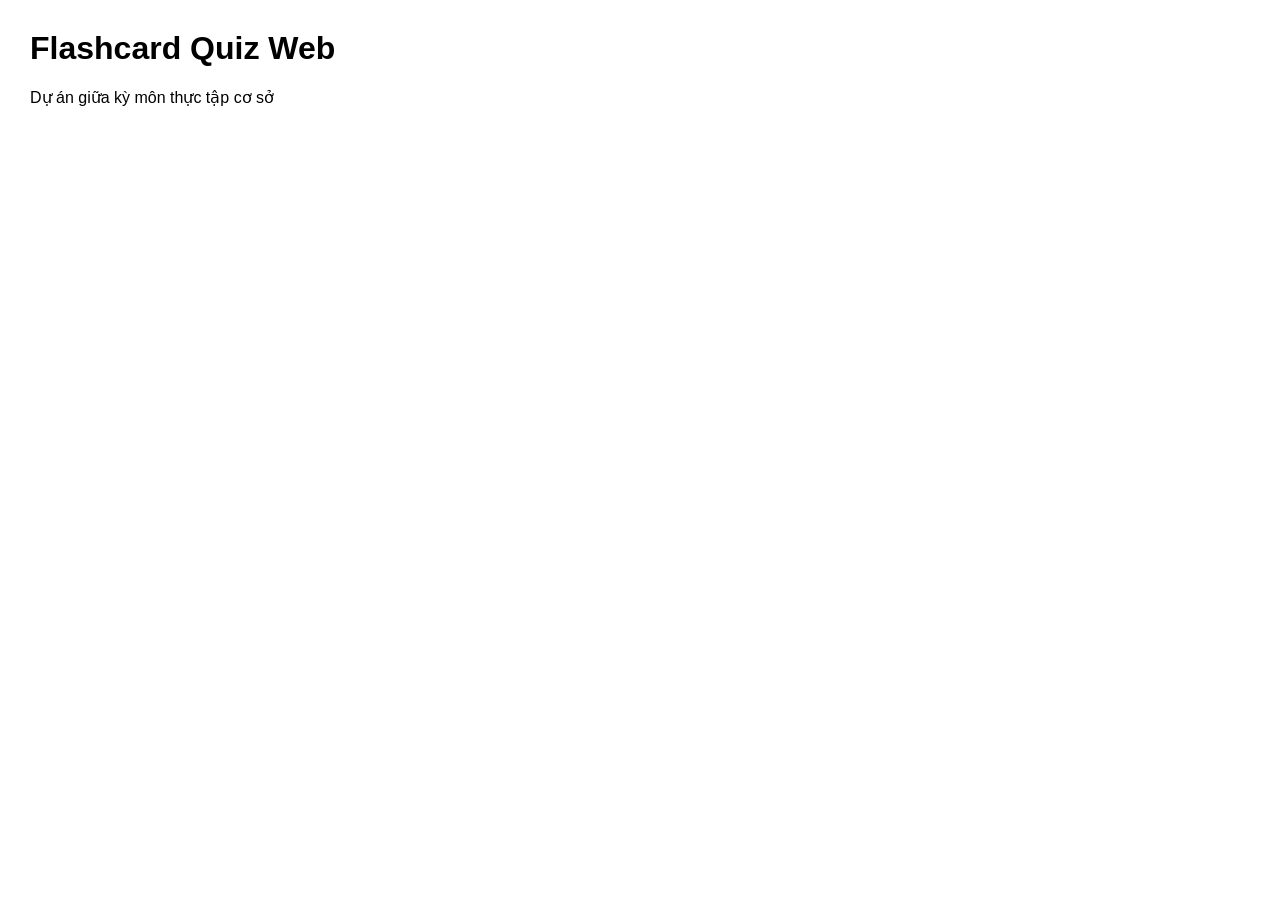
==== index.html @ b85fa219 "Initial project" ====
<!DOCTYPE html>
<html lang="vi">

<head>
    <meta charset="UTF-8">
    <meta name="viewport" content="width=device-width, initial-scale=1.0">
    <title>Flashcard Quiz Web</title>
    <link rel="stylesheet" href="style.css">
</head>

<body>
    <h1>Flashcard Quiz Web</h1>
    <p>Dự án giữa kỳ môn thực tập cơ sở</p>

    <script src="storage.js"></script>
    <script src="flashcard.js"></script>
    <script src="quiz.js"></script>
    <script src="script.js"></script>
</body>

</html>
---- style.css ----
body {
    font-family: Arial, sans-serif;
    margin: 30px;
}
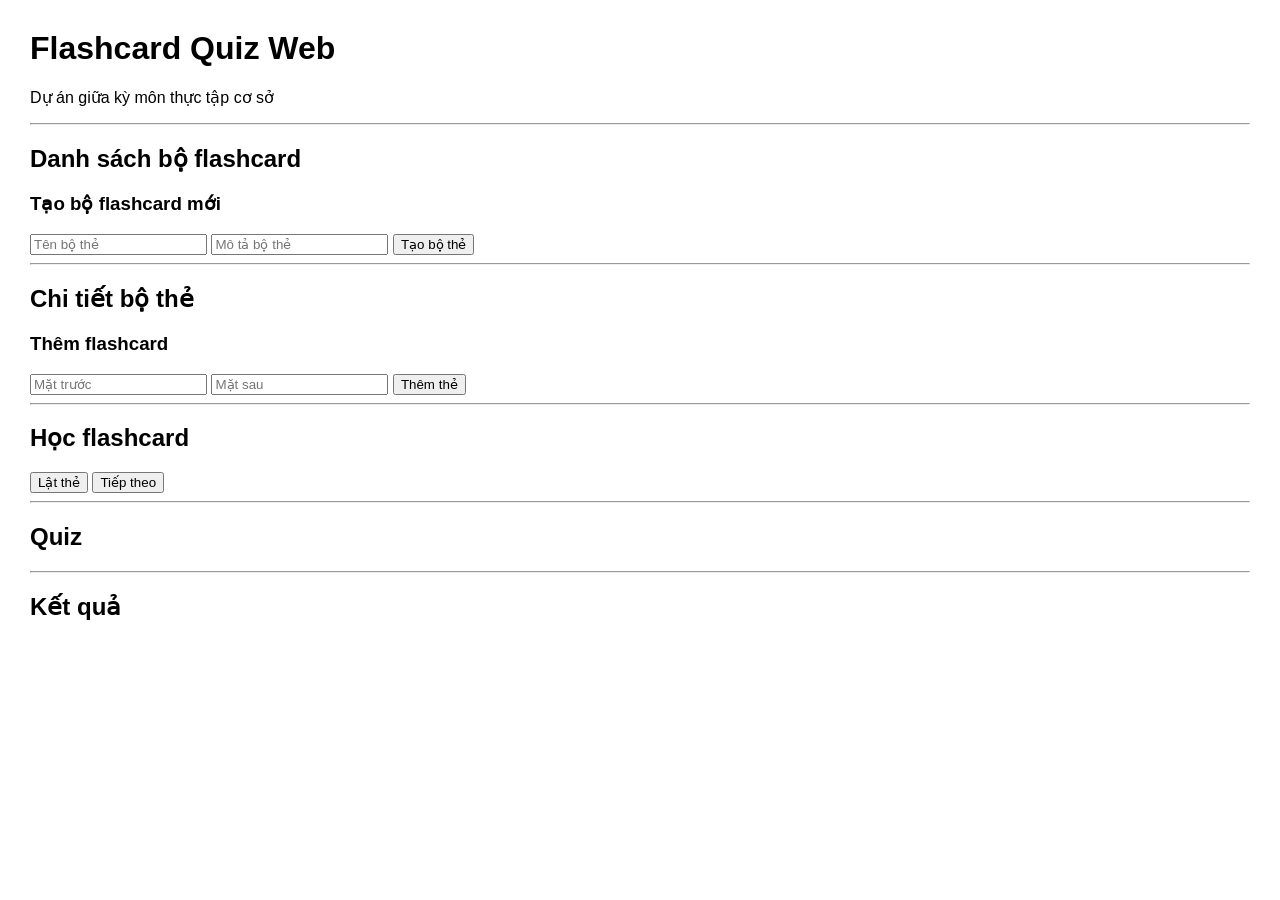
==== commit e0de7779: "Add shared HTML structure for team development" ====
--- a/index.html
+++ b/index.html
@@ -9,13 +9,64 @@
 </head>
 
 <body>
-    <h1>Flashcard Quiz Web</h1>
-    <p>Dự án giữa kỳ môn thực tập cơ sở</p>
+  <h1>Flashcard Quiz Web</h1>
+  <p>Dự án giữa kỳ môn thực tập cơ sở</p>
 
-    <script src="storage.js"></script>
-    <script src="flashcard.js"></script>
-    <script src="quiz.js"></script>
-    <script src="script.js"></script>
+  <hr>
+
+  <section id="deckSection">
+    <h2>Danh sách bộ flashcard</h2>
+    <div id="deckList"></div>
+
+    <h3>Tạo bộ flashcard mới</h3>
+    <input type="text" id="deckTitle" placeholder="Tên bộ thẻ">
+    <input type="text" id="deckDescription" placeholder="Mô tả bộ thẻ">
+    <button id="createDeckBtn">Tạo bộ thẻ</button>
+  </section>
+
+  <hr>
+
+  <section id="deckDetailSection">
+    <h2>Chi tiết bộ thẻ</h2>
+    <h3 id="deckTitleDisplay"></h3>
+    <p id="deckDescriptionDisplay"></p>
+
+    <ul id="cardList"></ul>
+
+    <h3>Thêm flashcard</h3>
+    <input type="text" id="cardFront" placeholder="Mặt trước">
+    <input type="text" id="cardBack" placeholder="Mặt sau">
+    <button id="addCardBtn">Thêm thẻ</button>
+  </section>
+
+  <hr>
+
+  <section id="studySection">
+    <h2>Học flashcard</h2>
+    <p id="cardCounter"></p>
+    <div id="flashcardDisplay"></div>
+    <button id="flipBtn">Lật thẻ</button>
+    <button id="nextBtn">Tiếp theo</button>
+  </section>
+
+  <hr>
+
+  <section id="quizSection">
+    <h2>Quiz</h2>
+    <div id="quizContainer"></div>
+  </section>
+
+  <hr>
+
+  <section id="resultSection">
+    <h2>Kết quả</h2>
+    <div id="resultContainer"></div>
+  </section>
+
+  <script src="storage.js"></script>
+  <script src="flashcard.js"></script>
+  <script src="quiz.js"></script>
+  <script src="script.js"></script>
 </body>
 
 </html>
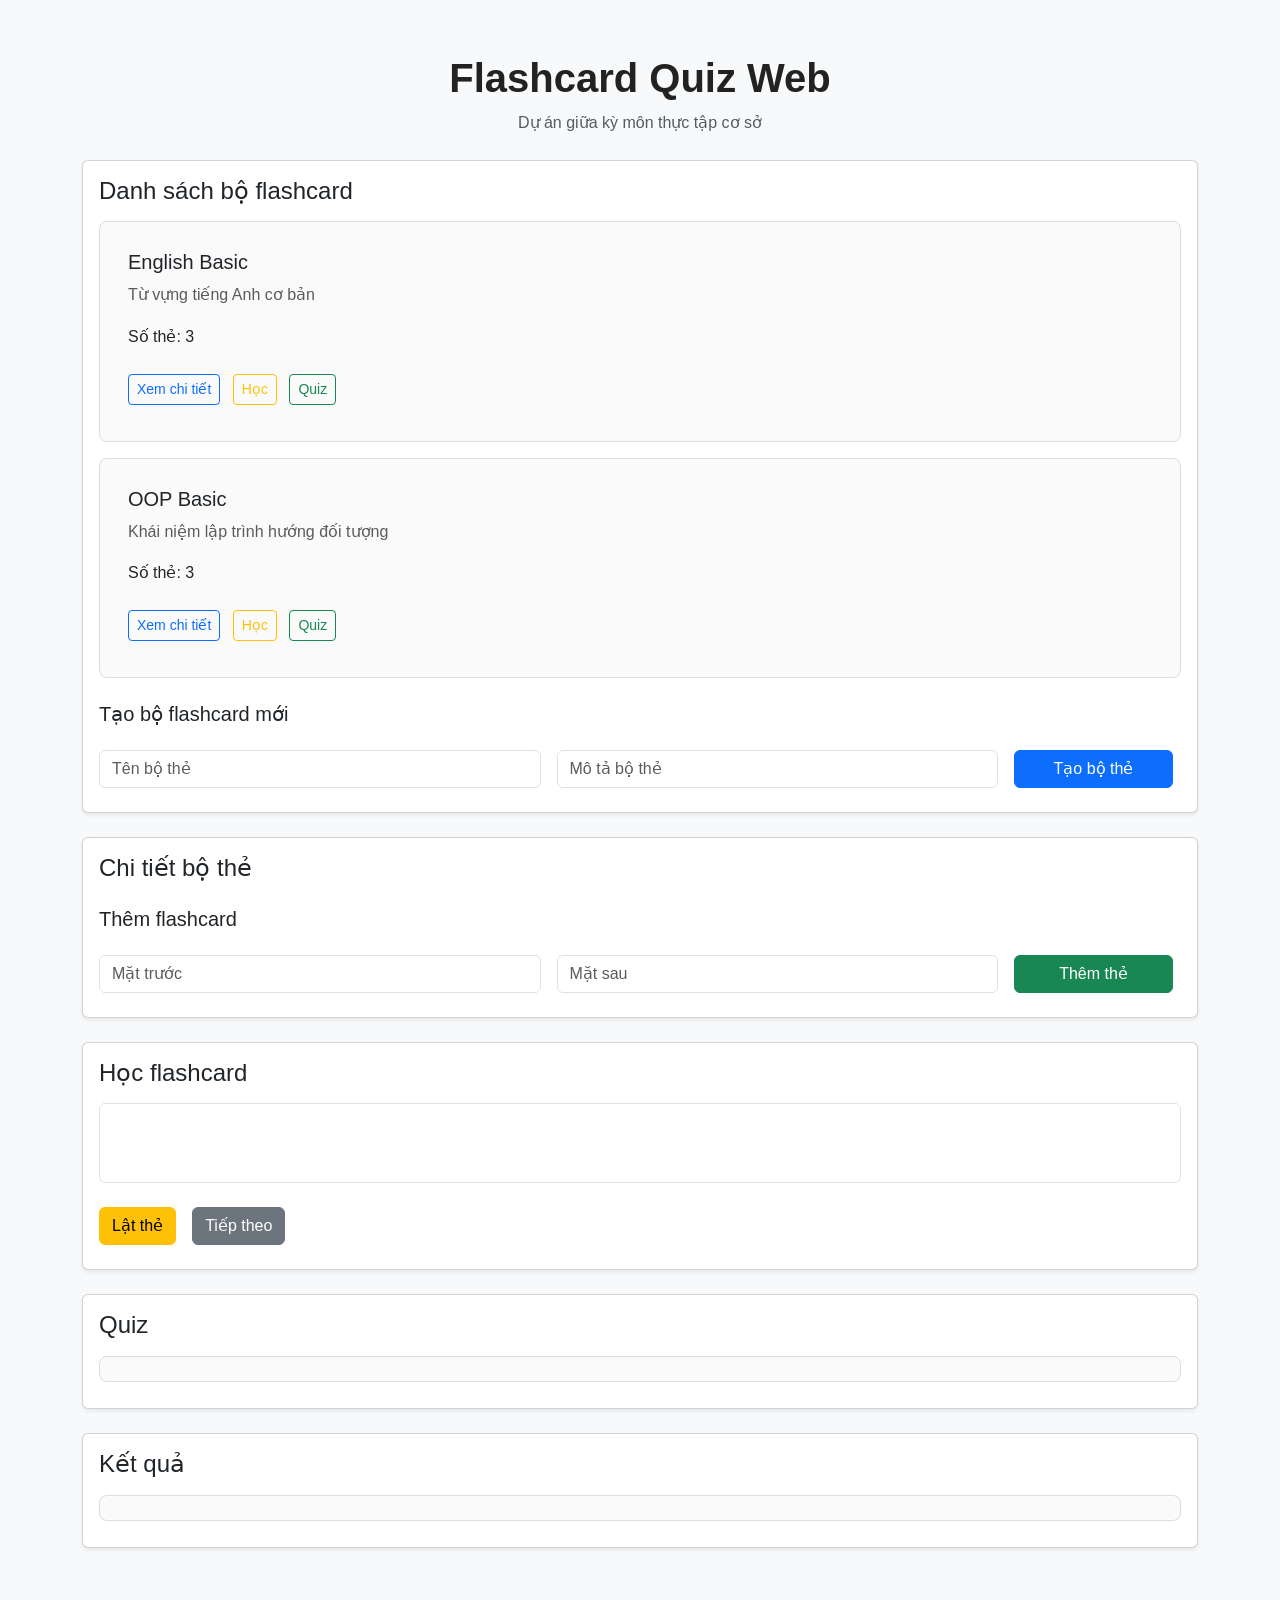
==== commit e495b4f2: "update" ====
--- a/index.html
+++ b/index.html
@@ -5,64 +5,89 @@
     <meta charset="UTF-8">
     <meta name="viewport" content="width=device-width, initial-scale=1.0">
     <title>Flashcard Quiz Web</title>
+
+    <link href="https://cdn.jsdelivr.net/npm/bootstrap@5.3.8/dist/css/bootstrap.min.css" rel="stylesheet">
     <link rel="stylesheet" href="style.css">
 </head>
 
-<body>
-  <h1>Flashcard Quiz Web</h1>
-  <p>Dự án giữa kỳ môn thực tập cơ sở</p>
+<body class="bg-light">
+  <div class="container py-4">
+    <div class="text-center mb-4">
+      <h1 class="fw-bold">Flashcard Quiz Web</h1>
+      <p class="text-muted mb-0">Dự án giữa kỳ môn thực tập cơ sở</p>
+    </div>
 
-  <hr>
+    <div class="card shadow-sm mb-4">
+      <div class="card-body">
+        <h2 class="h4 mb-3">Danh sách bộ flashcard</h2>
+        <div id="deckList" class="mb-4"></div>
 
-  <section id="deckSection">
-    <h2>Danh sách bộ flashcard</h2>
-    <div id="deckList"></div>
+        <h3 class="h5 mb-3">Tạo bộ flashcard mới</h3>
+        <div class="row g-3">
+          <div class="col-md-5">
+            <input type="text" id="deckTitle" class="form-control" placeholder="Tên bộ thẻ">
+          </div>
+          <div class="col-md-5">
+            <input type="text" id="deckDescription" class="form-control" placeholder="Mô tả bộ thẻ">
+          </div>
+          <div class="col-md-2 d-grid">
+            <button id="createDeckBtn" class="btn btn-primary">Tạo bộ thẻ</button>
+          </div>
+        </div>
+      </div>
+    </div>
 
-    <h3>Tạo bộ flashcard mới</h3>
-    <input type="text" id="deckTitle" placeholder="Tên bộ thẻ">
-    <input type="text" id="deckDescription" placeholder="Mô tả bộ thẻ">
-    <button id="createDeckBtn">Tạo bộ thẻ</button>
-  </section>
+    <div class="card shadow-sm mb-4">
+      <div class="card-body">
+        <h2 class="h4 mb-3">Chi tiết bộ thẻ</h2>
+        <h3 id="deckTitleDisplay" class="h5"></h3>
+        <p id="deckDescriptionDisplay" class="text-muted"></p>
 
-  <hr>
+        <ul id="cardList" class="mb-4"></ul>
 
-  <section id="deckDetailSection">
-    <h2>Chi tiết bộ thẻ</h2>
-    <h3 id="deckTitleDisplay"></h3>
-    <p id="deckDescriptionDisplay"></p>
+        <h3 class="h5 mb-3">Thêm flashcard</h3>
+        <div class="row g-3">
+          <div class="col-md-5">
+            <input type="text" id="cardFront" class="form-control" placeholder="Mặt trước">
+          </div>
+          <div class="col-md-5">
+            <input type="text" id="cardBack" class="form-control" placeholder="Mặt sau">
+          </div>
+          <div class="col-md-2 d-grid">
+            <button id="addCardBtn" class="btn btn-success">Thêm thẻ</button>
+          </div>
+        </div>
+      </div>
+    </div>
 
-    <ul id="cardList"></ul>
+    <div class="card shadow-sm mb-4">
+      <div class="card-body">
+        <h2 class="h4 mb-3">Học flashcard</h2>
+        <p id="cardCounter" class="text-muted"></p>
+        <div id="flashcardDisplay" class="border rounded p-4 bg-white mb-3"></div>
+        <div class="d-flex gap-2">
+          <button id="flipBtn" class="btn btn-warning">Lật thẻ</button>
+          <button id="nextBtn" class="btn btn-secondary">Tiếp theo</button>
+        </div>
+      </div>
+    </div>
 
-    <h3>Thêm flashcard</h3>
-    <input type="text" id="cardFront" placeholder="Mặt trước">
-    <input type="text" id="cardBack" placeholder="Mặt sau">
-    <button id="addCardBtn">Thêm thẻ</button>
-  </section>
+    <div class="card shadow-sm mb-4">
+      <div class="card-body">
+        <h2 class="h4 mb-3">Quiz</h2>
+        <div id="quizContainer"></div>
+      </div>
+    </div>
 
-  <hr>
+    <div class="card shadow-sm">
+      <div class="card-body">
+        <h2 class="h4 mb-3">Kết quả</h2>
+        <div id="resultContainer"></div>
+      </div>
+    </div>
+  </div>
 
-  <section id="studySection">
-    <h2>Học flashcard</h2>
-    <p id="cardCounter"></p>
-    <div id="flashcardDisplay"></div>
-    <button id="flipBtn">Lật thẻ</button>
-    <button id="nextBtn">Tiếp theo</button>
-  </section>
-
-  <hr>
-
-  <section id="quizSection">
-    <h2>Quiz</h2>
-    <div id="quizContainer"></div>
-  </section>
-
-  <hr>
-
-  <section id="resultSection">
-    <h2>Kết quả</h2>
-    <div id="resultContainer"></div>
-  </section>
-
+  <script src="https://cdn.jsdelivr.net/npm/bootstrap@5.3.8/dist/js/bootstrap.bundle.min.js"></script>
   <script src="storage.js"></script>
   <script src="flashcard.js"></script>
   <script src="quiz.js"></script>
--- a/style.css
+++ b/style.css
@@ -1,4 +1,66 @@
 body {
-    font-family: Arial, sans-serif;
-    margin: 30px;
+  font-family: Arial, sans-serif;
+  margin: 30px;
+  line-height: 1.6;
+  background-color: #f7f7f7;
+}
+
+h1, h2, h3 {
+  color: #222;
+}
+
+section {
+  background: white;
+  padding: 20px;
+  margin-bottom: 20px;
+  border-radius: 10px;
+  box-shadow: 0 2px 6px rgba(0, 0, 0, 0.08);
+}
+
+input {
+  display: block;
+  width: 300px;
+  max-width: 100%;
+  padding: 10px;
+  margin: 8px 0;
+  border: 1px solid #ccc;
+  border-radius: 6px;
+}
+
+button {
+  padding: 10px 16px;
+  margin: 8px 8px 8px 0;
+  border: none;
+  border-radius: 6px;
+  cursor: pointer;
+  background-color: #2d7ef7;
+  color: white;
+}
+
+button:hover {
+  opacity: 0.9;
+}
+
+#flashcardDisplay {
+  min-height: 80px;
+  padding: 20px;
+  margin: 10px 0;
+  background: #eef4ff;
+  border: 1px solid #c9dcff;
+  border-radius: 8px;
+  font-size: 18px;
+}
+
+#deckList > div,
+#quizContainer,
+#resultContainer {
+  padding: 12px;
+  margin: 10px 0;
+  background: #fafafa;
+  border: 1px solid #ddd;
+  border-radius: 8px;
+}
+
+ul {
+  padding-left: 20px;
 }
